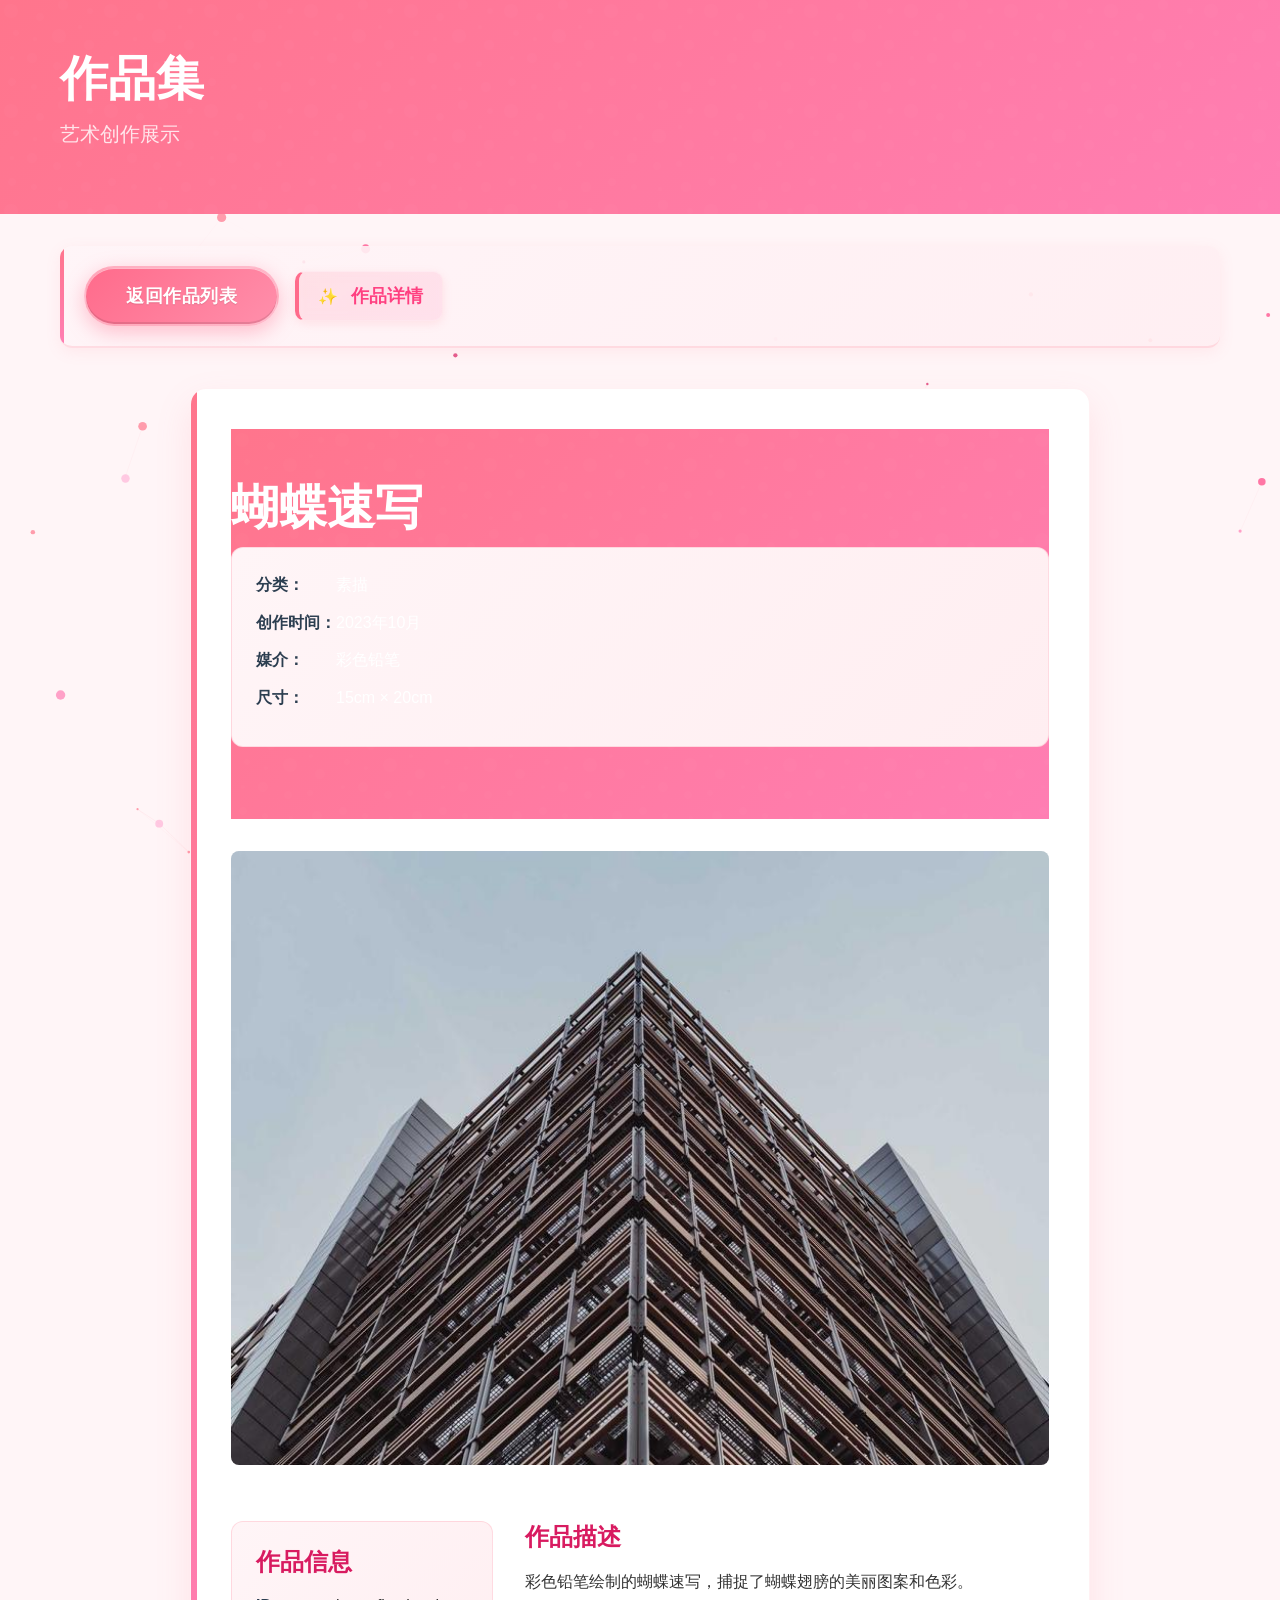
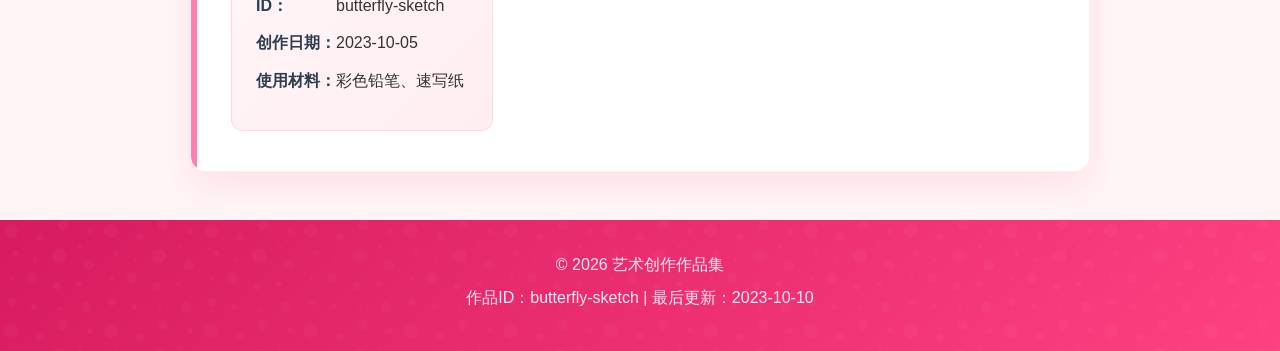
==== works/butterfly-sketch/index.html @ be6ab9fc "add proj" ====
<!DOCTYPE html>
<html lang="zh-CN">
<head>
    <meta charset="UTF-8">
    <meta name="viewport" content="width=device-width, initial-scale=1.0">
    <title>蝴蝶速写 - 作品集</title>
    <link rel="stylesheet" href="../../styles/main.css">
    <link rel="icon" href="data:image/svg+xml,<svg xmlns=%22http://www.w3.org/2000/svg%22 viewBox=%220 0 100 100%22><text y=%22.9em%22 font-size=%2290%22>🎨</text></svg>">
</head>
<body>
    <header>
        <div class="container">
            <h1><a href="../../index.html" style="color: white; text-decoration: none;">作品集</a></h1>
            <p class="subtitle">艺术创作展示</p>
        </div>
    </header>

    <main class="container">
        <nav class="work-navigation">
            <div class="work-navigation-left">
                <a href="../../index.html" class="button return-button">返回作品列表</a>
                <span class="work-navigation-title">作品详情</span>
            </div>
        </nav>

        <article class="work-detail">
            <header>
                <h1>蝴蝶速写</h1>
                <div class="work-meta" style="margin-bottom: 1.5rem;">
                    <p><strong>分类：</strong>素描</p>
                    <p><strong>创作时间：</strong>2023年10月</p>
                    <p><strong>媒介：</strong>彩色铅笔</p>
                    <p><strong>尺寸：</strong>15cm × 20cm</p>
                </div>
            </header>

            <section class="work-media">
                <div class="work-image-container">
                    <img src="images/main.jpg"
                         alt="蝴蝶速写彩色铅笔作品"
                         class="work-image"
                         id="main-work-image">
                </div>
            </section>

            <section class="work-info">
                <div class="work-meta">
                    <h3>作品信息</h3>
                    <p><strong>ID：</strong>butterfly-sketch</p>
                    <p><strong>创作日期：</strong>2023-10-05</p>
                    <p><strong>使用材料：</strong>彩色铅笔、速写纸</p>
                </div>

                <div class="work-description">
                    <h3>作品描述</h3>
                    <p>彩色铅笔绘制的蝴蝶速写，捕捉了蝴蝶翅膀的美丽图案和色彩。</p>
                </div>
            </section>
        </article>
    </main>

    <footer>
        <div class="container">
            <p>© <span id="current-year"></span> 艺术创作作品集</p>
            <p>作品ID：butterfly-sketch | 最后更新：2023-10-10</p>
        </div>
    </footer>

    <script src="../../scripts/particles.js"></script>
    <script>
        document.getElementById('current-year').textContent = new Date().getFullYear();
    </script>
</body>
</html>
---- styles/main.css ----
/* 基础CSS重置和排版 - 任务2.1 */
* {
    margin: 0;
    padding: 0;
    box-sizing: border-box;
}

html {
    font-size: 16px;
    scroll-behavior: smooth;
}

body {
    font-family: -apple-system, BlinkMacSystemFont, 'Segoe UI', 'PingFang SC', 'Hiragino Sans GB', 'Microsoft YaHei', sans-serif;
    line-height: 1.6;
    color: #333;
    background-color: #fff5f7; /* 浅粉色背景 */
    -webkit-font-smoothing: antialiased;
    -moz-osx-font-smoothing: grayscale;
    position: relative;
    overflow-x: hidden;
}

/* 粉色主题粒子画布 */
#particles-canvas {
    position: fixed;
    top: 0;
    left: 0;
    width: 100%;
    height: 100%;
    z-index: -1;
    pointer-events: none;
}

.container {
    max-width: 1200px;
    margin: 0 auto;
    padding: 0 20px;
}

/* 排版元素 */
h1, h2, h3, h4, h5, h6 {
    font-weight: 600;
    line-height: 1.3;
    margin-bottom: 1rem;
    color: #d81b60; /* 粉色系标题 */
}

h1 {
    font-size: 2.5rem;
    margin-bottom: 0.5rem;
}

h2 {
    font-size: 2rem;
    margin-top: 2rem;
    margin-bottom: 1.5rem;
    padding-bottom: 0.5rem;
    border-bottom: 2px solid #eaeaea;
}

h3 {
    font-size: 1.5rem;
}

p {
    margin-bottom: 1rem;
}

a {
    color: #3498db;
    text-decoration: none;
    transition: color 0.2s ease;
}

a:hover {
    color: #2980b9;
    text-decoration: underline;
}

/* 实用类 */
.text-center {
    text-align: center;
}

.text-right {
    text-align: right;
}

.hidden {
    display: none !important;
}

.loading {
    text-align: center;
    padding: 3rem;
    color: #7f8c8d;
    font-style: italic;
}

/* 按钮样式 - 改进为粉色主题 */
.button {
    display: inline-block;
    padding: 0.75rem 1.75rem;
    background: linear-gradient(135deg, #ff758c 0%, #ff7eb3 100%);
    color: white;
    border-radius: 50px; /* 圆角按钮 */
    font-weight: 600;
    border: none;
    cursor: pointer;
    transition: all 0.3s ease;
    text-decoration: none;
    box-shadow: 0 4px 15px rgba(255, 118, 140, 0.3);
    position: relative;
    overflow: hidden;
    z-index: 1;
}

.button::before {
    content: '';
    position: absolute;
    top: 0;
    left: 0;
    width: 100%;
    height: 100%;
    background: linear-gradient(135deg, #ff7eb3 0%, #ff758c 100%);
    opacity: 0;
    transition: opacity 0.3s ease;
    z-index: -1;
    border-radius: 50px;
}

.button:hover {
    transform: translateY(-3px);
    box-shadow: 0 8px 25px rgba(255, 118, 140, 0.4);
    text-decoration: none;
    color: white;
}

.button:hover::before {
    opacity: 1;
}

.button:focus {
    outline: 2px solid #ff758c;
    outline-offset: 2px;
}

.button:active {
    transform: translateY(-1px);
    box-shadow: 0 4px 12px rgba(255, 118, 140, 0.3);
}

/* 返回按钮特殊样式 */
.return-button {
    padding: 0.85rem 2.5rem;
    font-size: 1.1rem;
    display: inline-flex;
    align-items: center;
    gap: 0.75rem;
    background: linear-gradient(135deg, #ff6b8b 0%, #ff8fab 100%);
    border: 2px solid rgba(255, 255, 255, 0.4);
    box-shadow: 0 6px 20px rgba(255, 107, 139, 0.4),
                inset 0 1px 0 rgba(255, 255, 255, 0.5),
                inset 0 -2px 0 rgba(0, 0, 0, 0.1);
    font-weight: 700;
    letter-spacing: 0.5px;
    text-shadow: 0 1px 1px rgba(0, 0, 0, 0.1);
}

.return-button::before {
    content: '←';
    font-size: 1.3rem;
    font-weight: bold;
    transition: transform 0.3s cubic-bezier(0.68, -0.55, 0.265, 1.55);
}

.return-button:hover {
    transform: translateY(-4px) scale(1.05);
    box-shadow: 0 12px 35px rgba(255, 107, 139, 0.6),
                inset 0 1px 0 rgba(255, 255, 255, 0.6),
                inset 0 -2px 0 rgba(0, 0, 0, 0.1);
    background: linear-gradient(135deg, #ff8fab 0%, #ff6b8b 100%);
    border-color: rgba(255, 255, 255, 0.6);
}

.return-button:hover::before {
    transform: translateX(-8px) scale(1.2);
}

.return-button:active {
    transform: translateY(-2px);
    box-shadow: 0 4px 15px rgba(255, 118, 140, 0.4);
}

/* 作品页面导航栏 */
.work-navigation {
    margin-bottom: 2.5rem;
    padding: 1.25rem 1.5rem;
    border-bottom: 2px solid rgba(255, 118, 140, 0.2);
    display: flex;
    justify-content: space-between;
    align-items: center;
    background: linear-gradient(135deg, rgba(255, 245, 247, 0.9) 0%, rgba(255, 238, 241, 0.9) 100%);
    border-radius: 12px;
    box-shadow: 0 4px 15px rgba(255, 118, 140, 0.1);
    position: relative;
    overflow: hidden;
}

.work-navigation::before {
    content: '';
    position: absolute;
    top: 0;
    left: 0;
    width: 4px;
    height: 100%;
    background: linear-gradient(to bottom, #ff758c, #ff7eb3);
    border-radius: 12px 0 0 12px;
}

.work-navigation-left {
    display: flex;
    align-items: center;
    gap: 1rem;
}

.work-navigation-title {
    font-size: 1.1rem;
    color: #ff4081;
    font-weight: 700;
    padding: 0.6rem 1.2rem;
    background: linear-gradient(135deg, rgba(255, 118, 140, 0.15) 0%, rgba(255, 126, 179, 0.15) 100%);
    border-radius: 10px;
    border-left: 4px solid #ff6b8b;
    box-shadow: 0 3px 10px rgba(255, 118, 140, 0.15);
    backdrop-filter: blur(5px);
    border-top: 1px solid rgba(255, 255, 255, 0.3);
    border-right: 1px solid rgba(255, 255, 255, 0.2);
    border-bottom: 1px solid rgba(255, 255, 255, 0.2);
}

.work-navigation-title::before {
    content: '✨ ';
    margin-right: 0.5rem;
    font-size: 1rem;
}

/* 页眉样式 */
header {
    background: linear-gradient(135deg, #ff758c 0%, #ff7eb3 100%); /* 粉色渐变 */
    color: white;
    padding: 3rem 0;
    margin-bottom: 2rem;
    position: relative;
    overflow: hidden;
}

/* 页眉装饰元素 */
header::before {
    content: '';
    position: absolute;
    top: 0;
    left: 0;
    width: 100%;
    height: 100%;
    background-image: url("data:image/svg+xml,%3Csvg width='100' height='100' viewBox='0 0 100 100' xmlns='http://www.w3.org/2000/svg'%3E%3Cpath d='M11 18c3.866 0 7-3.134 7-7s-3.134-7-7-7-7 3.134-7 7 3.134 7 7 7zm48 25c3.866 0 7-3.134 7-7s-3.134-7-7-7-7 3.134-7 7 3.134 7 7 7zm-43-7c1.657 0 3-1.343 3-3s-1.343-3-3-3-3 1.343-3 3 1.343 3 3 3zm63 31c1.657 0 3-1.343 3-3s-1.343-3-3-3-3 1.343-3 3 1.343 3 3 3zM34 90c1.657 0 3-1.343 3-3s-1.343-3-3-3-3 1.343-3 3 1.343 3 3 3zm56-76c1.657 0 3-1.343 3-3s-1.343-3-3-3-3 1.343-3 3 1.343 3 3 3zM12 86c2.21 0 4-1.79 4-4s-1.79-4-4-4-4 1.79-4 4 1.79 4 4 4zm28-65c2.21 0 4-1.79 4-4s-1.79-4-4-4-4 1.79-4 4 1.79 4 4 4zm23-11c2.76 0 5-2.24 5-5s-2.24-5-5-5-5 2.24-5 5 2.24 5 5 5zm-6 60c2.21 0 4-1.79 4-4s-1.79-4-4-4-4 1.79-4 4 1.79 4 4 4zm29 22c2.76 0 5-2.24 5-5s-2.24-5-5-5-5 2.24-5 5 2.24 5 5 5zM32 63c2.76 0 5-2.24 5-5s-2.24-5-5-5-5 2.24-5 5 2.24 5 5 5zm57-13c2.76 0 5-2.24 5-5s-2.24-5-5-5-5 2.24-5 5 2.24 5 5 5zm-9-21c1.105 0 2-.895 2-2s-.895-2-2-2-2 .895-2 2 .895 2 2 2zM60 91c1.105 0 2-.895 2-2s-.895-2-2-2-2 .895-2 2 .895 2 2 2zM35 41c1.105 0 2-.895 2-2s-.895-2-2-2-2 .895-2 2 .895 2 2 2zM12 60c1.105 0 2-.895 2-2s-.895-2-2-2-2 .895-2 2 .895 2 2 2z' fill='%23ffffff' fill-opacity='0.05' fill-rule='evenodd'/%3E%3C/svg%3E");
    opacity: 0.3;
    pointer-events: none;
}

header h1 {
    color: white;
    font-size: 3rem;
    margin-bottom: 0.5rem;
}

.subtitle {
    font-size: 1.25rem;
    opacity: 0.9;
    color: rgba(255, 255, 255, 0.9);
}

/* 页脚样式 */
footer {
    background: linear-gradient(135deg, #d81b60 0%, #ff4081 100%); /* 粉色渐变 */
    color: white;
    padding: 2rem 0;
    margin-top: 3rem;
    text-align: center;
    position: relative;
    overflow: hidden;
}

footer::before {
    content: '';
    position: absolute;
    top: 0;
    left: 0;
    width: 100%;
    height: 100%;
    background-image: url("data:image/svg+xml,%3Csvg width='100' height='100' viewBox='0 0 100 100' xmlns='http://www.w3.org/2000/svg'%3E%3Cpath d='M11 18c3.866 0 7-3.134 7-7s-3.134-7-7-7-7 3.134-7 7 3.134 7 7 7zm48 25c3.866 0 7-3.134 7-7s-3.134-7-7-7-7 3.134-7 7 3.134 7 7 7zm-43-7c1.657 0 3-1.343 3-3s-1.343-3-3-3-3 1.343-3 3 1.343 3 3 3zm63 31c1.657 0 3-1.343 3-3s-1.343-3-3-3-3 1.343-3 3 1.343 3 3 3zM34 90c1.657 0 3-1.343 3-3s-1.343-3-3-3-3 1.343-3 3 1.343 3 3 3zm56-76c1.657 0 3-1.343 3-3s-1.343-3-3-3-3 1.343-3 3 1.343 3 3 3zM12 86c2.21 0 4-1.79 4-4s-1.79-4-4-4-4 1.79-4 4 1.79 4 4 4zm28-65c2.21 0 4-1.79 4-4s-1.79-4-4-4-4 1.79-4 4 1.79 4 4 4zm23-11c2.76 0 5-2.24 5-5s-2.24-5-5-5-5 2.24-5 5 2.24 5 5 5zm-6 60c2.21 0 4-1.79 4-4s-1.79-4-4-4-4 1.79-4 4 1.79 4 4 4zm29 22c2.76 0 5-2.24 5-5s-2.24-5-5-5-5 2.24-5 5 2.24 5 5 5zM32 63c2.76 0 5-2.24 5-5s-2.24-5-5-5-5 2.24-5 5 2.24 5 5 5zm57-13c2.76 0 5-2.24 5-5s-2.24-5-5-5-5 2.24-5 5 2.24 5 5 5zm-9-21c1.105 0 2-.895 2-2s-.895-2-2-2-2 .895-2 2 .895 2 2 2zM60 91c1.105 0 2-.895 2-2s-.895-2-2-2-2 .895-2 2 .895 2 2 2zM35 41c1.105 0 2-.895 2-2s-.895-2-2-2-2 .895-2 2 .895 2 2 2zM12 60c1.105 0 2-.895 2-2s-.895-2-2-2-2 .895-2 2 .895 2 2 2z' fill='%23ffffff' fill-opacity='0.1' fill-rule='evenodd'/%3E%3C/svg%3E");
    opacity: 0.3;
    pointer-events: none;
}

footer p {
    margin-bottom: 0.5rem;
    color: rgba(255, 255, 255, 0.9);
}

/* 错误页面 */
.error-page {
    text-align: center;
    padding: 4rem 0;
}

.error-page h2 {
    font-size: 3rem;
    color: #e74c3c;
    border: none;
}

/* 响应式网格系统 - 任务2.2 */
.artworks-container,
.categories-container {
    display: grid;
    grid-template-columns: repeat(auto-fill, minmax(300px, 1fr));
    gap: 2rem;
    margin: 2rem 0;
}

/* 作品卡片样式 - 任务2.4 */
.artwork-card {
    background: white;
    border-radius: 12px;
    overflow: hidden;
    box-shadow: 0 8px 25px rgba(255, 118, 140, 0.1);
    transition: all 0.4s cubic-bezier(0.175, 0.885, 0.32, 1.275);
    position: relative;
}

.artwork-card::before {
    content: '';
    position: absolute;
    top: 0;
    left: 0;
    width: 100%;
    height: 100%;
    background: linear-gradient(135deg, rgba(255, 118, 140, 0.05) 0%, rgba(255, 126, 179, 0.05) 100%);
    opacity: 0;
    transition: opacity 0.3s ease;
    z-index: 1;
    pointer-events: none;
}

.artwork-card:hover::before {
    opacity: 1;
}

.artwork-card:hover {
    transform: translateY(-10px) scale(1.03);
    box-shadow: 0 20px 40px rgba(255, 118, 140, 0.25);
}

.artwork-link {
    display: block;
    color: inherit;
    text-decoration: none;
}

.artwork-image {
    position: relative;
    padding-top: 75%; /* 4:3 宽高比 */
    overflow: hidden;
    background-color: #f5f5f5;
}

.artwork-image img {
    position: absolute;
    top: 0;
    left: 0;
    width: 100%;
    height: 100%;
    object-fit: cover;
    transition: transform 0.3s ease;
}

.artwork-card:hover .artwork-image img {
    transform: scale(1.05);
}

.artwork-info {
    padding: 1.5rem;
}

.artwork-info h3 {
    font-size: 1.25rem;
    margin-bottom: 0.5rem;
    color: #d81b60; /* 粉色系标题 */
    transition: color 0.3s ease;
}

.artwork-card:hover .artwork-info h3 {
    color: #ff4081;
}

.artwork-category {
    display: inline-block;
    background: linear-gradient(135deg, #ffeef1 0%, #ffd6e0 100%);
    color: #d81b60;
    padding: 0.25rem 1rem;
    border-radius: 20px;
    font-size: 0.85rem;
    margin-bottom: 0.5rem;
    font-weight: 500;
    border: 1px solid rgba(255, 118, 140, 0.2);
    transition: all 0.3s ease;
}

.artwork-card:hover .artwork-category {
    background: linear-gradient(135deg, #ffd6e0 0%, #ffb8d1 100%);
    color: #ff4081;
    transform: scale(1.05);
}

.artwork-date {
    color: #95a5a6;
    font-size: 0.9rem;
    margin-bottom: 0;
}

/* 分类卡片样式 */
.category-card {
    background: white;
    border-radius: 12px;
    padding: 1.5rem;
    box-shadow: 0 8px 25px rgba(255, 118, 140, 0.1);
    transition: all 0.3s ease;
    border-left: 6px solid #ff758c;
    position: relative;
    overflow: hidden;
}

.category-card::before {
    content: '';
    position: absolute;
    top: 0;
    left: 0;
    width: 100%;
    height: 100%;
    background: linear-gradient(135deg, rgba(255, 118, 140, 0.05) 0%, rgba(255, 126, 179, 0.05) 100%);
    opacity: 0;
    transition: opacity 0.3s ease;
}

.category-card:hover::before {
    opacity: 1;
}

.category-card:hover {
    transform: translateY(-8px) scale(1.02);
    box-shadow: 0 15px 35px rgba(255, 118, 140, 0.2);
}

.category-link {
    display: block;
    color: inherit;
    text-decoration: none;
}

.category-link.active {
    color: #3498db;
}

.category-link h3 {
    font-size: 1.5rem;
    margin-bottom: 0.5rem;
    color: #2c3e50;
}

.category-count {
    color: #7f8c8d;
    font-size: 0.9rem;
    margin-bottom: 0;
}

/* 作品详情页面样式 - 任务2.5 */
.work-detail {
    background: white;
    border-radius: 16px;
    padding: 2.5rem;
    box-shadow: 0 15px 35px rgba(255, 118, 140, 0.15);
    margin: 2rem auto;
    max-width: 900px;
    border: 1px solid rgba(255, 118, 140, 0.1);
    position: relative;
    overflow: hidden;
}

.work-detail::before {
    content: '';
    position: absolute;
    top: 0;
    left: 0;
    width: 6px;
    height: 100%;
    background: linear-gradient(to bottom, #ff758c, #ff7eb3);
}

.work-media {
    margin-bottom: 2rem;
}

.work-image {
    width: 100%;
    max-height: 70vh;
    object-fit: contain;
    border-radius: 8px;
    background-color: #f5f5f5;
    margin-bottom: 1rem;
}

.audio-player {
    background: linear-gradient(135deg, #fff5f7 0%, #ffeef1 100%);
    border-radius: 12px;
    padding: 1.5rem;
    margin-top: 1rem;
    border: 1px solid rgba(255, 118, 140, 0.2);
    box-shadow: 0 5px 15px rgba(255, 118, 140, 0.1);
}

.audio-player h3 {
    margin-bottom: 1rem;
    color: #2c3e50;
}

/* 自动播放提示 */
.autoplay-prompt {
    background: linear-gradient(135deg, #fff8e1 0%, #ffecb3 100%);
    border-radius: 8px;
    padding: 1rem;
    margin-top: 1rem;
    border: 1px solid rgba(255, 167, 38, 0.3);
    box-shadow: 0 3px 10px rgba(255, 167, 38, 0.1);
    text-align: center;
}

.autoplay-prompt p {
    margin-bottom: 0.75rem;
    color: #5d4037;
    font-size: 0.95rem;
}

.autoplay-prompt .play-button {
    background: linear-gradient(135deg, #ff9800 0%, #f57c00 100%);
    color: white;
    border: none;
    padding: 0.5rem 1.5rem;
    border-radius: 6px;
    cursor: pointer;
    font-weight: 600;
    transition: all 0.2s ease;
}

.autoplay-prompt .play-button:hover {
    background: linear-gradient(135deg, #f57c00 0%, #ef6c00 100%);
    transform: translateY(-2px);
    box-shadow: 0 4px 8px rgba(245, 124, 0, 0.3);
}

.work-info {
    display: grid;
    grid-template-columns: 1fr 2fr;
    gap: 2rem;
    margin-top: 2rem;
}

.work-meta {
    background: linear-gradient(135deg, #fff5f7 0%, #ffeef1 100%);
    padding: 1.5rem;
    border-radius: 12px;
    border: 1px solid rgba(255, 118, 140, 0.2);
}

.work-meta p {
    margin-bottom: 0.75rem;
    display: flex;
}

.work-meta strong {
    min-width: 80px;
    color: #2c3e50;
}

.work-description {
    line-height: 1.8;
}

/* 错误和空状态 */
.error-message,
.no-artworks,
.no-categories {
    text-align: center;
    padding: 3rem;
    grid-column: 1 / -1;
    color: #7f8c8d;
}

.error-message {
    background-color: #ffeaea;
    border-radius: 8px;
    border-left: 4px solid #e74c3c;
}

/* 可访问性样式 - 任务2.7 */
.skip-link {
    position: absolute;
    top: -40px;
    left: 0;
    background: #3498db;
    color: white;
    padding: 8px 16px;
    text-decoration: none;
    border-radius: 0 0 4px 0;
    z-index: 1000;
}

.skip-link:focus {
    top: 0;
}

.keyboard-navigation a:focus,
.keyboard-navigation button:focus,
.keyboard-navigation input:focus {
    outline: 3px solid #3498db;
    outline-offset: 2px;
}

/* 高对比度模式支持 */
@media (prefers-contrast: high) {
    .artwork-card,
    .category-card,
    .work-detail {
        border: 2px solid #333;
    }
}

/* 移动端基础响应 */
@media (max-width: 768px) {
    html {
        font-size: 14px;
    }

    h1 {
        font-size: 2rem;
    }

    h2 {
        font-size: 1.75rem;
    }

    .container {
        padding: 0 15px;
    }

    header {
        padding: 2rem 0;
    }

    header h1 {
        font-size: 2.25rem;
    }

    /* 响应式网格调整 */
    .artworks-container,
    .categories-container {
        grid-template-columns: repeat(auto-fill, minmax(250px, 1fr));
        gap: 1.5rem;
    }

    .work-info {
        grid-template-columns: 1fr;
        gap: 1.5rem;
    }

    .artwork-card {
        margin-bottom: 1rem;
    }
}

/* 小屏幕手机 */
@media (max-width: 480px) {
    .artworks-container,
    .categories-container {
        grid-template-columns: 1fr;
    }

    .artwork-info,
    .category-card {
        padding: 1rem;
    }

    .work-detail {
        padding: 1rem;
        margin: 1rem auto;
    }
}
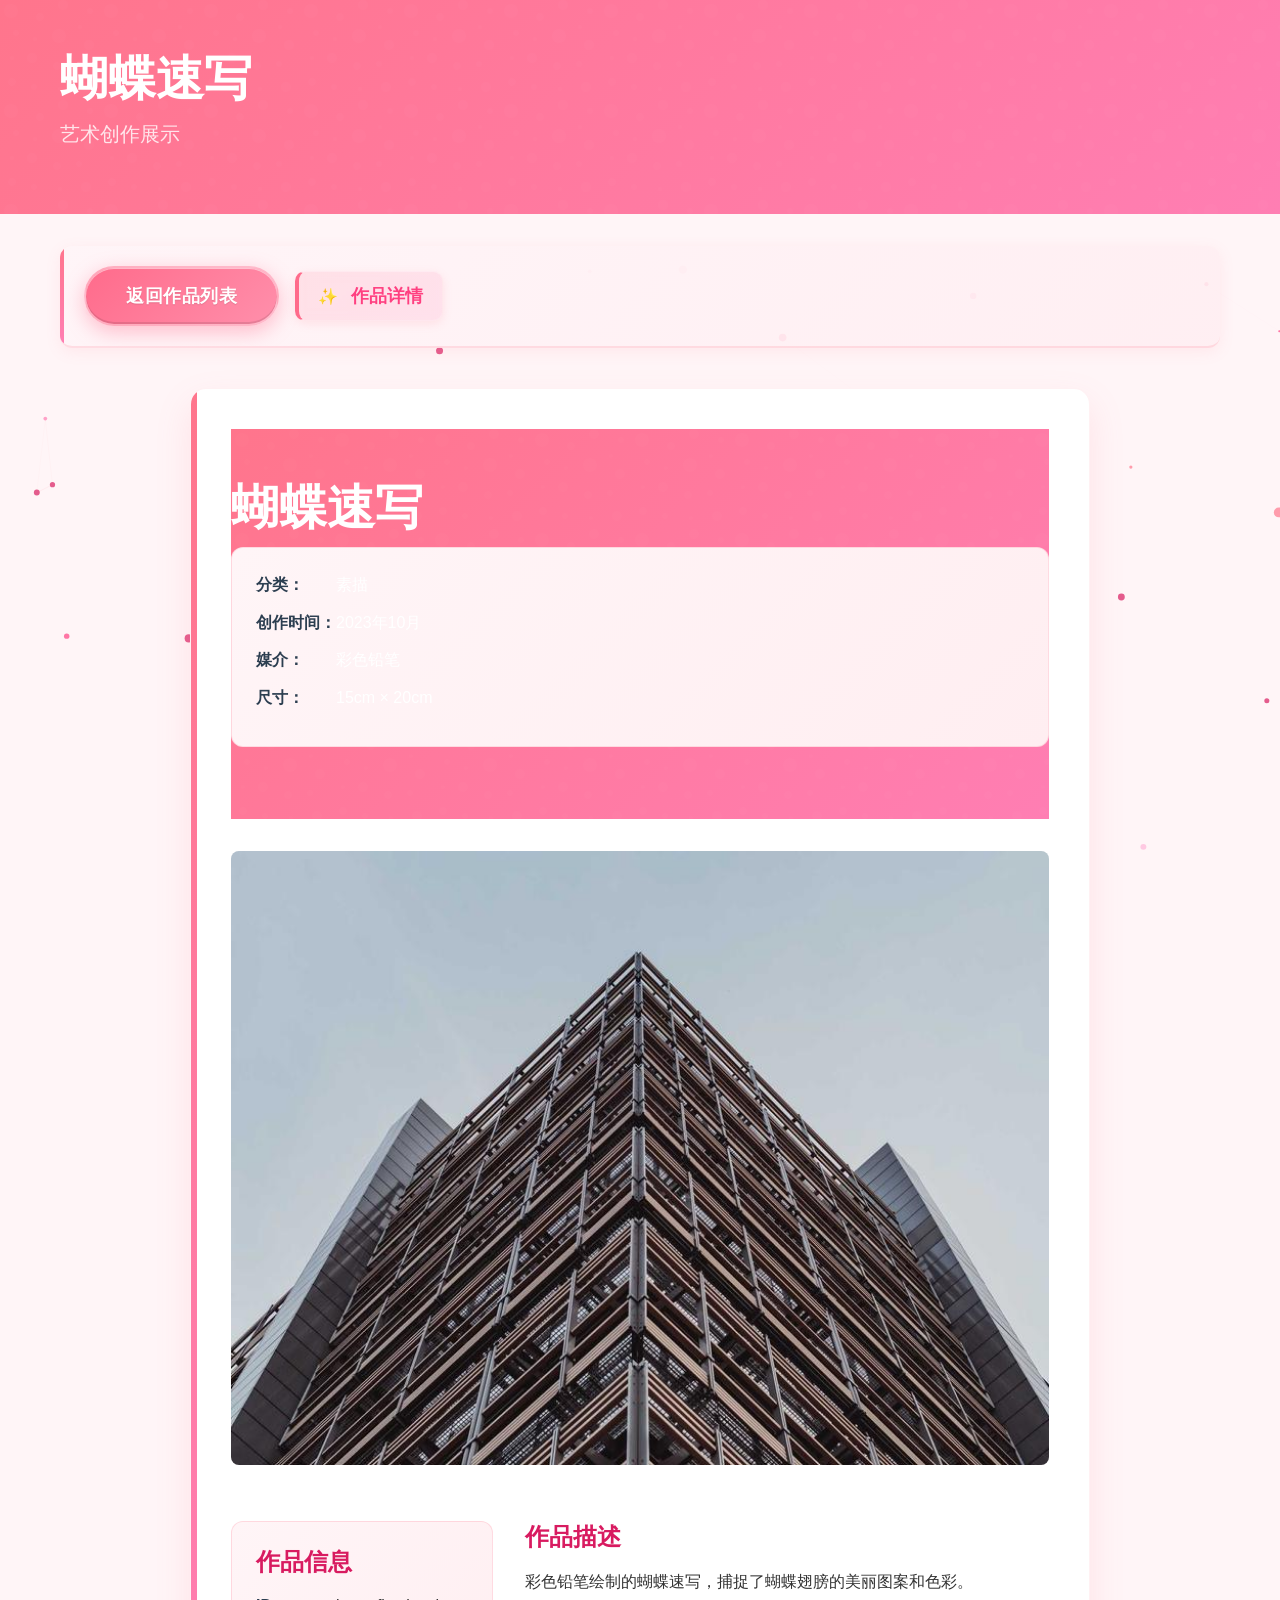
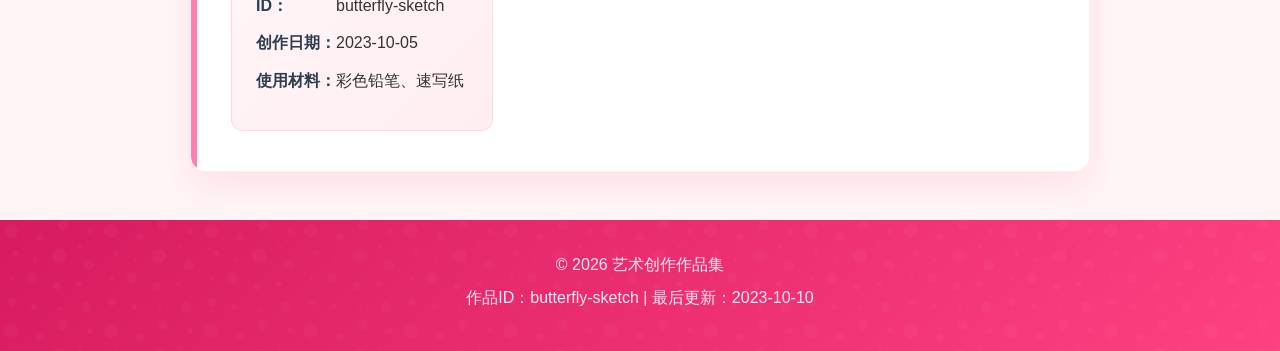
==== commit b0113931: "手动修改桂花的介绍" ====
--- a/works/butterfly-sketch/index.html
+++ b/works/butterfly-sketch/index.html
@@ -25,12 +25,12 @@
 
         <article class="work-detail">
             <header>
-                <h1>蝴蝶速写</h1>
+                <h1 data-field="title">蝴蝶速写</h1>
                 <div class="work-meta" style="margin-bottom: 1.5rem;">
-                    <p><strong>分类：</strong>素描</p>
-                    <p><strong>创作时间：</strong>2023年10月</p>
-                    <p><strong>媒介：</strong>彩色铅笔</p>
-                    <p><strong>尺寸：</strong>15cm × 20cm</p>
+                    <p><strong>分类：</strong><span data-field="category">素描</span></p>
+                    <p><strong>创作时间：</strong><span data-field="date">2023年10月</span></p>
+                    <p><strong>媒介：</strong><span data-field="medium">彩色铅笔</span></p>
+                    <p><strong>尺寸：</strong><span data-field="size">15cm × 20cm</span></p>
                 </div>
             </header>
 
@@ -39,21 +39,21 @@
                     <img src="images/main.jpg"
                          alt="蝴蝶速写彩色铅笔作品"
                          class="work-image"
-                         id="main-work-image">
+                         id="main-work-image" data-field="mainImage">
                 </div>
             </section>
 
             <section class="work-info">
                 <div class="work-meta">
                     <h3>作品信息</h3>
-                    <p><strong>ID：</strong>butterfly-sketch</p>
-                    <p><strong>创作日期：</strong>2023-10-05</p>
-                    <p><strong>使用材料：</strong>彩色铅笔、速写纸</p>
+                    <p><strong>ID：</strong><span data-field="id">butterfly-sketch</span></p>
+                    <p><strong>创作日期：</strong><span data-field="createdAt">2023-10-05</span></p>
+                    <p><strong>使用材料：</strong><span data-field="materials">彩色铅笔、速写纸</span></p>
                 </div>
 
                 <div class="work-description">
                     <h3>作品描述</h3>
-                    <p>彩色铅笔绘制的蝴蝶速写，捕捉了蝴蝶翅膀的美丽图案和色彩。</p>
+                    <p data-field="description">彩色铅笔绘制的蝴蝶速写，捕捉了蝴蝶翅膀的美丽图案和色彩。</p>
                 </div>
             </section>
         </article>
@@ -62,11 +62,12 @@
     <footer>
         <div class="container">
             <p>© <span id="current-year"></span> 艺术创作作品集</p>
-            <p>作品ID：butterfly-sketch | 最后更新：2023-10-10</p>
+            <p>作品ID：<span data-field="id">butterfly-sketch</span> | 最后更新：<span data-field="updatedAt">2023-10-10</span></p>
         </div>
     </footer>
 
     <script src="../../scripts/particles.js"></script>
+    <script src="../../scripts/work-loader.js"></script>
     <script>
         document.getElementById('current-year').textContent = new Date().getFullYear();
     </script>
